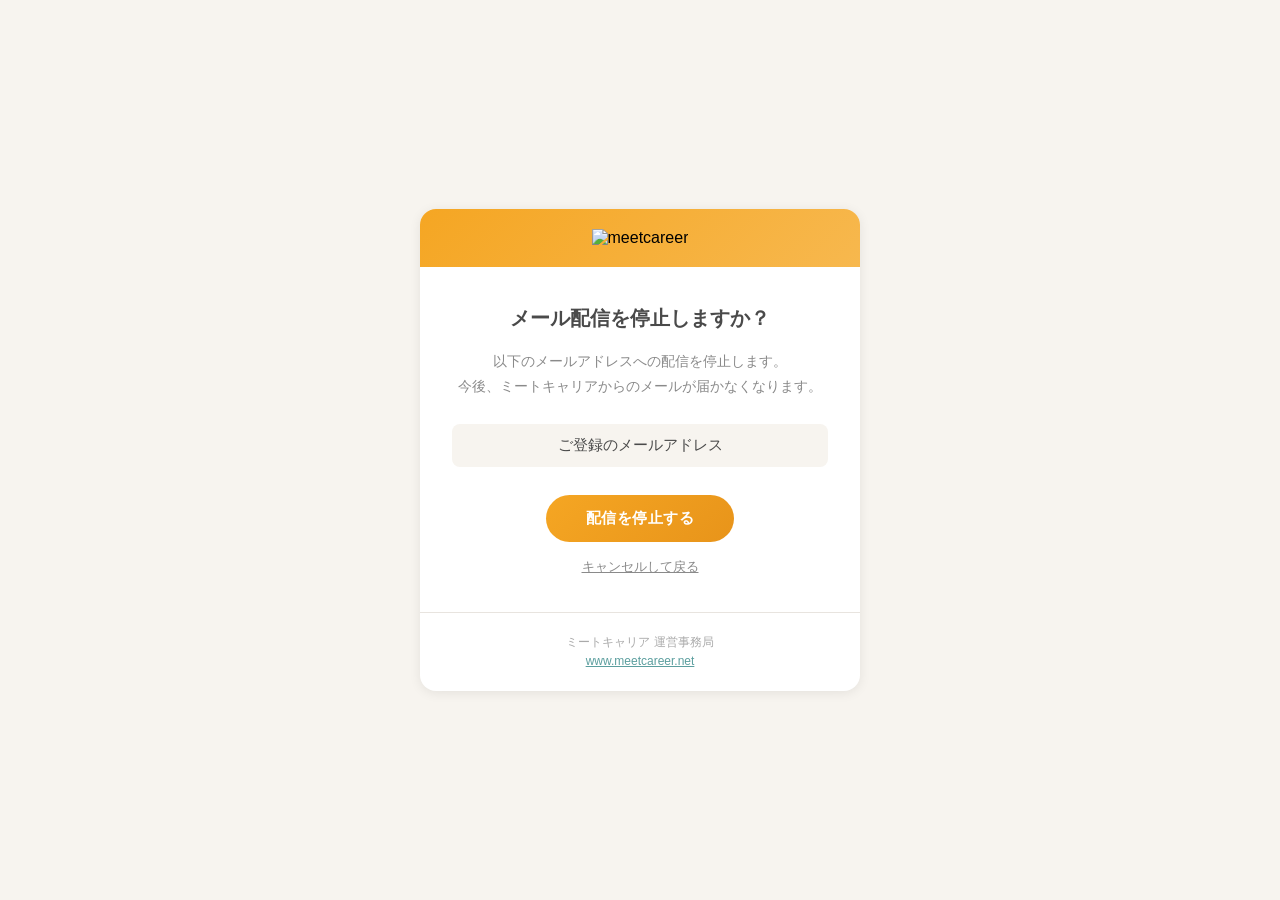
==== unsubscribe.html @ f9670d8b "Add Japanese unsubscribe page" ====
<!DOCTYPE html>
<html lang="ja">
<head>
  <meta charset="utf-8">
  <meta name="viewport" content="width=device-width, initial-scale=1.0">
  <title>メール配信の停止 | ミートキャリア</title>
  <style>
    * { margin: 0; padding: 0; box-sizing: border-box; }
    body {
      font-family: 'Helvetica Neue', Helvetica, Arial, 'Hiragino Kaku Gothic ProN', 'Hiragino Sans', Meiryo, sans-serif;
      background-color: #F7F4EF;
      min-height: 100vh;
      display: flex;
      align-items: center;
      justify-content: center;
      padding: 24px;
    }
    .container {
      background: #FFFFFF;
      border-radius: 16px;
      box-shadow: 0 2px 12px rgba(0,0,0,0.08);
      max-width: 440px;
      width: 100%;
      overflow: hidden;
    }
    .header {
      background: linear-gradient(135deg, #F5A623 0%, #F7B84E 100%);
      padding: 20px 32px;
      text-align: center;
    }
    .header img {
      max-width: 140px;
      height: auto;
    }
    .content {
      padding: 36px 32px;
      text-align: center;
    }
    .content h1 {
      font-size: 20px;
      color: #4A4A4A;
      margin-bottom: 16px;
      line-height: 1.5;
    }
    .content p {
      font-size: 14px;
      color: #8A8A8A;
      line-height: 1.8;
      margin-bottom: 24px;
    }
    .email-display {
      background: #F7F4EF;
      border-radius: 8px;
      padding: 12px 20px;
      margin-bottom: 28px;
      font-size: 15px;
      color: #4A4A4A;
      word-break: break-all;
    }
    .btn-unsubscribe {
      display: inline-block;
      background: linear-gradient(135deg, #F5A623 0%, #E8941A 100%);
      color: #FFFFFF;
      font-size: 15px;
      font-weight: 700;
      padding: 14px 40px;
      border: none;
      border-radius: 30px;
      cursor: pointer;
      text-decoration: none;
      transition: opacity 0.2s;
      letter-spacing: 0.5px;
    }
    .btn-unsubscribe:hover {
      opacity: 0.9;
    }
    .btn-unsubscribe:disabled {
      opacity: 0.5;
      cursor: not-allowed;
    }
    .btn-cancel {
      display: inline-block;
      margin-top: 16px;
      font-size: 13px;
      color: #8A8A8A;
      text-decoration: underline;
      cursor: pointer;
      background: none;
      border: none;
    }
    .btn-cancel:hover {
      color: #4A4A4A;
    }

    /* ===== STATE: COMPLETED ===== */
    .completed { display: none; }
    .completed h1 { color: #5B9E9E; }
    .completed .check-icon {
      width: 64px;
      height: 64px;
      border-radius: 50%;
      background: #E8F5F0;
      display: flex;
      align-items: center;
      justify-content: center;
      margin: 0 auto 20px;
      font-size: 28px;
    }

    .footer {
      padding: 20px 32px;
      text-align: center;
      border-top: 1px solid #E8E4DF;
    }
    .footer p {
      font-size: 12px;
      color: #AAAAAA;
      line-height: 1.6;
    }
    .footer a {
      color: #5B9E9E;
      text-decoration: underline;
    }
  </style>
</head>
<body>

  <div class="container">
    <div class="header">
      <img src="https://work.meetcareer.net/assets/logo.jpg" alt="meetcareer">
    </div>

    <!-- ===== 確認画面 ===== -->
    <div class="content" id="confirm-view">
      <h1>メール配信を停止しますか？</h1>
      <p>
        以下のメールアドレスへの配信を停止します。<br>
        今後、ミートキャリアからのメールが届かなくなります。
      </p>
      <div class="email-display" id="email-display">
        読み込み中...
      </div>
      <button class="btn-unsubscribe" id="btn-unsubscribe" onclick="handleUnsubscribe()">
        配信を停止する
      </button>
      <br>
      <button class="btn-cancel" onclick="window.close(); history.back();">
        キャンセルして戻る
      </button>
    </div>

    <!-- ===== 完了画面 ===== -->
    <div class="content completed" id="done-view">
      <div class="check-icon">✓</div>
      <h1>配信を停止しました</h1>
      <p>
        今後、このメールアドレスへの配信は行われません。<br><br>
        またお会いできる日を楽しみにしています。<br>
        いつでもお気軽にお立ち寄りください。
      </p>
      <a href="https://www.meetcareer.net/?utm_source=brevo&utm_medium=email&utm_campaign=unsubscribe" class="btn-unsubscribe" style="font-size:14px; padding:12px 32px;">
        ミートキャリア公式サイトへ
      </a>
    </div>

    <div class="footer">
      <p>
        ミートキャリア 運営事務局<br>
        <a href="https://www.meetcareer.net/">www.meetcareer.net</a>
      </p>
    </div>
  </div>

  <script>
    // URLパラメータからBrevoの配信停止URLとメールを取得
    const params = new URLSearchParams(window.location.search);
    const brevoUrl = params.get('u');
    const email = params.get('e');

    // メールアドレス表示
    const emailDisplay = document.getElementById('email-display');
    if (email) {
      // メールを一部マスク（プライバシー保護）
      const parts = email.split('@');
      if (parts.length === 2) {
        const name = parts[0];
        const masked = name.substring(0, 2) + '***@' + parts[1];
        emailDisplay.textContent = masked;
      } else {
        emailDisplay.textContent = email;
      }
    } else {
      emailDisplay.textContent = 'ご登録のメールアドレス';
    }

    function handleUnsubscribe() {
      const btn = document.getElementById('btn-unsubscribe');
      btn.disabled = true;
      btn.textContent = '処理中...';

      if (brevoUrl) {
        // Brevoの配信停止URLにリダイレクトせずfetchで処理
        // CORSの制約があるためリダイレクト方式にフォールバック
        // 完了画面を表示してからバックグラウンドで処理
        document.getElementById('confirm-view').style.display = 'none';
        document.getElementById('done-view').style.display = 'block';

        // 新しいウィンドウでBrevoの配信停止を実行（非表示）
        const iframe = document.createElement('iframe');
        iframe.style.display = 'none';
        iframe.src = brevoUrl;
        document.body.appendChild(iframe);
      } else {
        // フォールバック：URLパラメータがない場合
        document.getElementById('confirm-view').style.display = 'none';
        document.getElementById('done-view').style.display = 'block';
      }
    }
  </script>

</body>
</html>
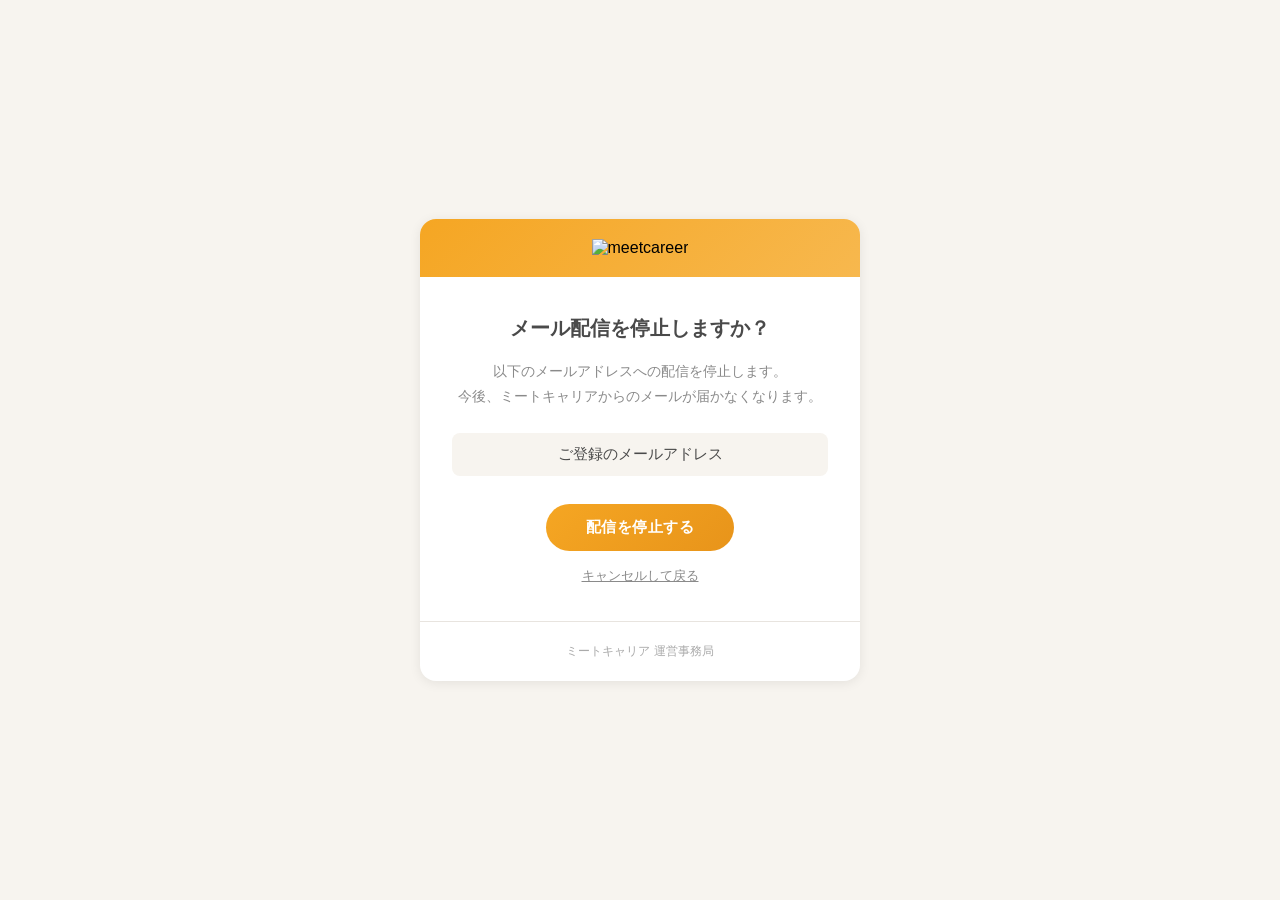
==== commit a220b14f: "Remove footer link from unsubscribe page" ====
--- a/unsubscribe.html
+++ b/unsubscribe.html
@@ -165,8 +165,7 @@
 
     <div class="footer">
       <p>
-        ミートキャリア 運営事務局<br>
-        <a href="https://www.meetcareer.net/">www.meetcareer.net</a>
+        ミートキャリア 運営事務局
       </p>
     </div>
   </div>
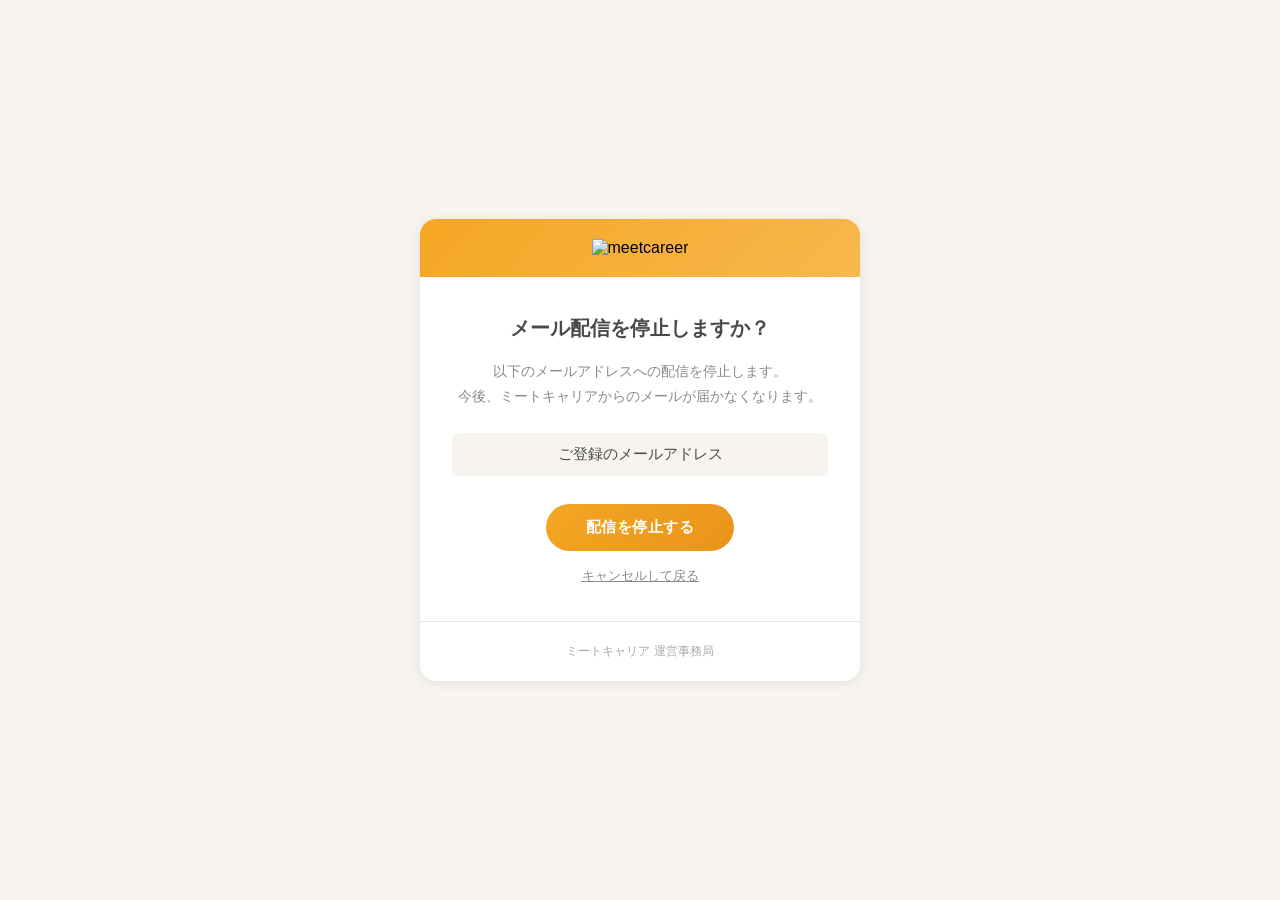
==== commit 348138ef: "Fix: use redirect instead of iframe for reliable unsubscribe" ====
--- a/unsubscribe.html
+++ b/unsubscribe.html
@@ -198,17 +198,8 @@
       btn.textContent = '処理中...';
 
       if (brevoUrl) {
-        // Brevoの配信停止URLにリダイレクトせずfetchで処理
-        // CORSの制約があるためリダイレクト方式にフォールバック
-        // 完了画面を表示してからバックグラウンドで処理
-        document.getElementById('confirm-view').style.display = 'none';
-        document.getElementById('done-view').style.display = 'block';
-
-        // 新しいウィンドウでBrevoの配信停止を実行（非表示）
-        const iframe = document.createElement('iframe');
-        iframe.style.display = 'none';
-        iframe.src = brevoUrl;
-        document.body.appendChild(iframe);
+        // Brevoの配信停止URLに直接リダイレクト（確実に処理される）
+        window.location.href = brevoUrl;
       } else {
         // フォールバック：URLパラメータがない場合
         document.getElementById('confirm-view').style.display = 'none';
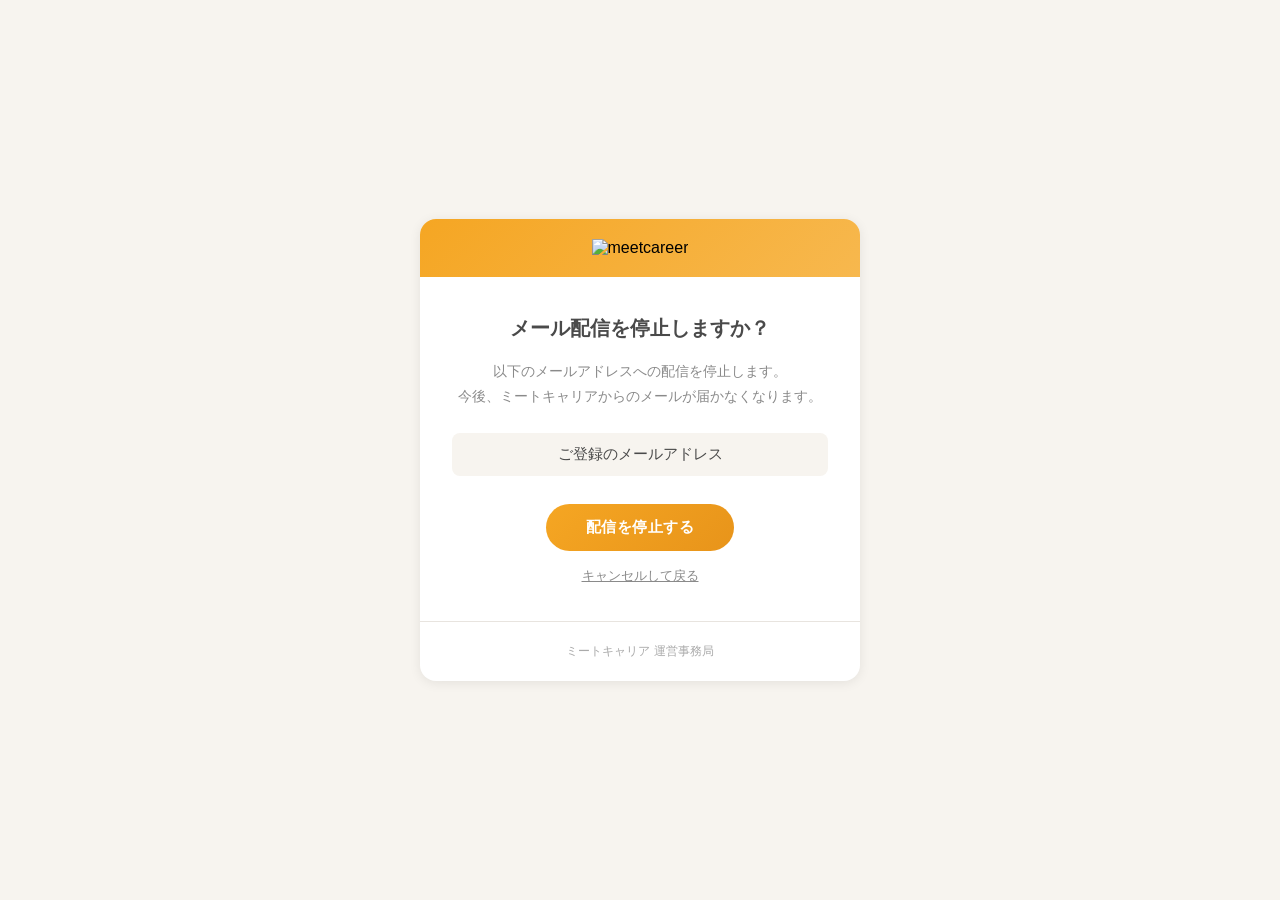
==== commit 711ee27a: "Fix: use hash fragment for Brevo URL to avoid parameter truncation" ====
--- a/unsubscribe.html
+++ b/unsubscribe.html
@@ -171,15 +171,15 @@
   </div>
 
   <script>
-    // URLパラメータからBrevoの配信停止URLとメールを取得
+    // URLパラメータからメールを取得、ハッシュフラグメントからBrevo URLを取得
     const params = new URLSearchParams(window.location.search);
-    const brevoUrl = params.get('u');
     const email = params.get('e');
+    // ハッシュフラグメントにBrevoの配信停止URLを格納（&を含むURLでも安全）
+    const brevoUrl = window.location.hash ? window.location.hash.substring(1) : null;
 
     // メールアドレス表示
     const emailDisplay = document.getElementById('email-display');
     if (email) {
-      // メールを一部マスク（プライバシー保護）
       const parts = email.split('@');
       if (parts.length === 2) {
         const name = parts[0];
@@ -198,10 +198,10 @@
       btn.textContent = '処理中...';
 
       if (brevoUrl) {
-        // Brevoの配信停止URLに直接リダイレクト（確実に処理される）
+        // Brevoの配信停止URLに直接リダイレクト
         window.location.href = brevoUrl;
       } else {
-        // フォールバック：URLパラメータがない場合
+        // フォールバック
         document.getElementById('confirm-view').style.display = 'none';
         document.getElementById('done-view').style.display = 'block';
       }
